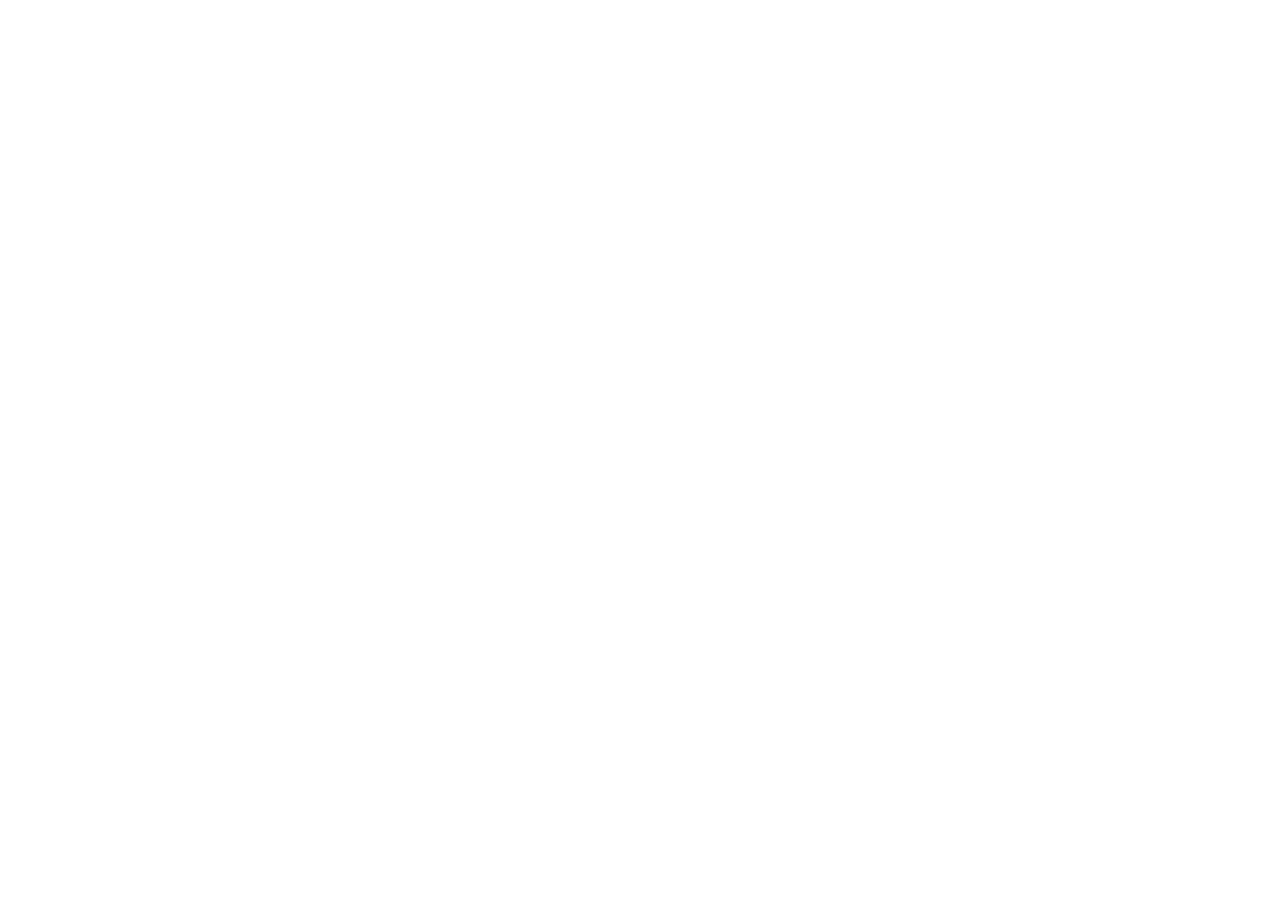
==== dynamic-js-landing/landing.html @ bb644162 "Dynamic Landing Page Structure Created" ====
<!DOCTYPE html>
<html lang="en">
<head>
    <meta charset="UTF-8">
    <meta name="viewport" content="width=device-width, initial-scale=1.0">
    <meta http-equiv="X-UA-Compatible" content="ie=edge">
    <title>Dynamic Landing Page</title>
</head>
<body>
    
</body>
</html>
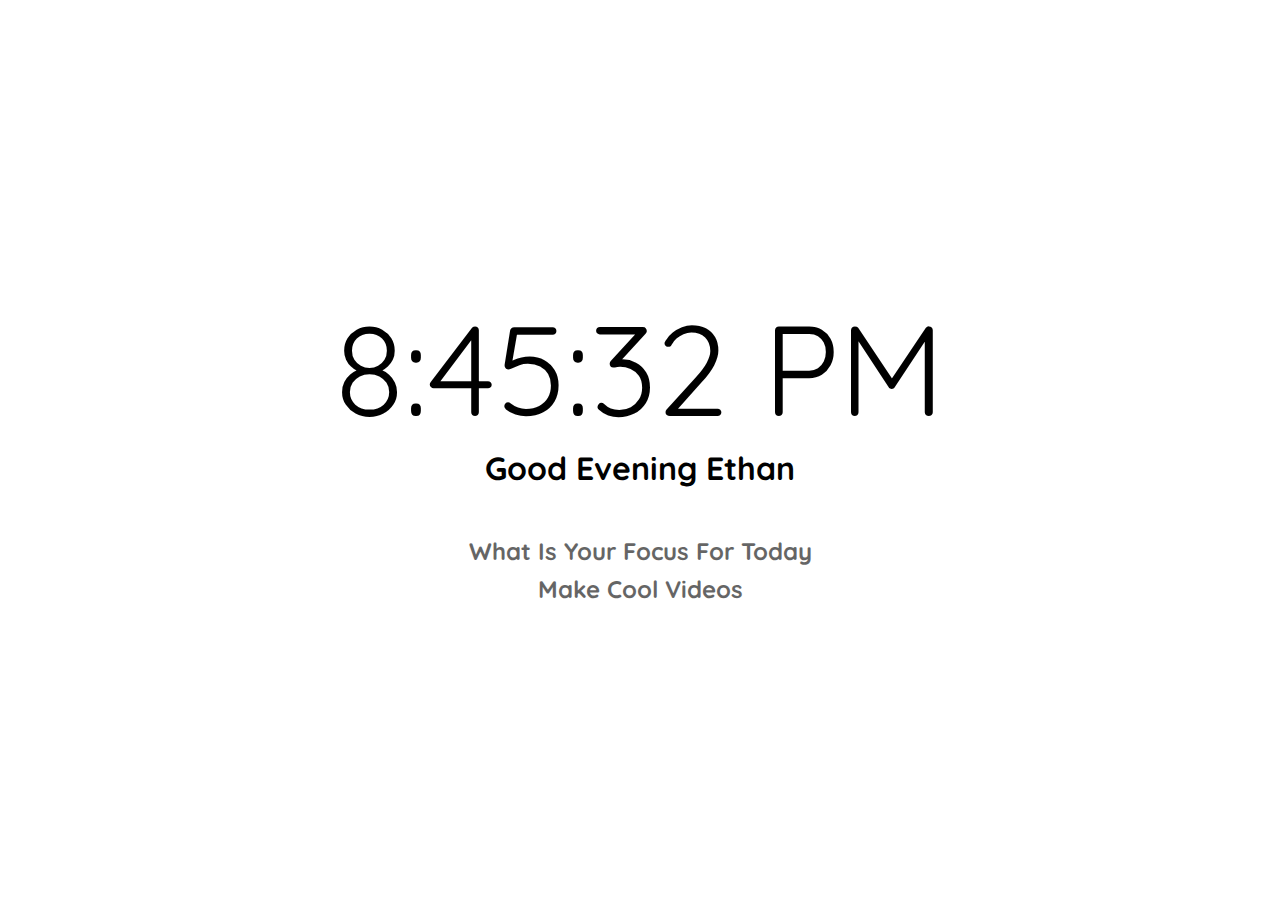
==== commit 0311d756: "HTML && CSS Structure Created" ====
--- a/dynamic-js-landing/landing.html
+++ b/dynamic-js-landing/landing.html
@@ -1,12 +1,28 @@
 <!DOCTYPE html>
 <html lang="en">
+
 <head>
     <meta charset="UTF-8">
     <meta name="viewport" content="width=device-width, initial-scale=1.0">
     <meta http-equiv="X-UA-Compatible" content="ie=edge">
+    <link href="https://fonts.googleapis.com/css?family=Quicksand&display=swap" rel="stylesheet">
+    <link rel="stylesheet" href="css/style.css">
     <title>Dynamic Landing Page</title>
 </head>
+
 <body>
-    
+    <time id="time">
+        8:45:32 PM
+    </time>
+    <h1>
+        <span id="greeting">Good Evening</span>
+        <span id="name" contenteditable="true">Ethan</span>
+    </h1>
+
+    <h2>What Is Your Focus For Today</h2>
+    <h2 id="focus" contenteditable="true">Make Cool Videos</h2>
+
+    <script src="js/main.js"></script>
 </body>
+
 </html>--- a/dynamic-js-landing/css/style.css
+++ b/dynamic-js-landing/css/style.css
@@ -0,0 +1,35 @@
+* {
+    box-sizing: border-box;
+    margin: 0;
+    padding: 0;
+}
+
+body {
+    font-family: 'Quicksand', sans-serif;
+    display: flex;
+    flex-direction: column;
+    align-items: center;
+    justify-content: center;
+    text-align: center;
+    height: 100vh;
+    color: black;
+}
+
+#time {
+    font-size: 8rem;
+}
+
+h1 {
+    margin-bottom: 3rem;
+}
+
+h2 {
+    margin-bottom: 0.5rem;
+    opacity: 0.6;
+}
+
+@media(max-width: 700px) {
+    #time {
+        font-size: 6rem;
+    }
+}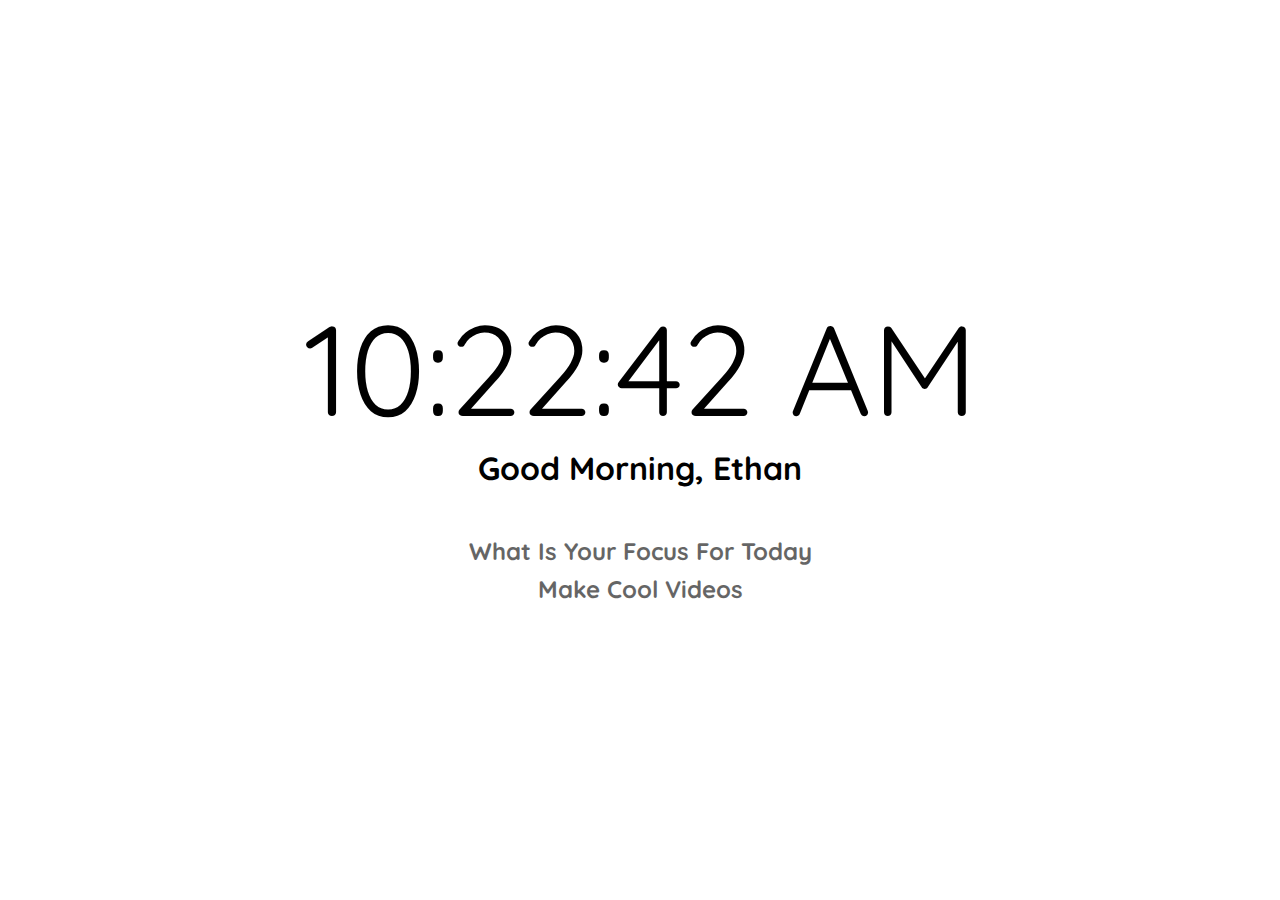
==== commit 254dd09f: "Living Background" ====
--- a/dynamic-js-landing/landing.html
+++ b/dynamic-js-landing/landing.html
@@ -11,11 +11,9 @@
 </head>
 
 <body>
-    <time id="time">
-        8:45:32 PM
-    </time>
+    <time id="time"></time>
     <h1>
-        <span id="greeting">Good Evening</span>
+        <span id="greeting"></span>
         <span id="name" contenteditable="true">Ethan</span>
     </h1>
 
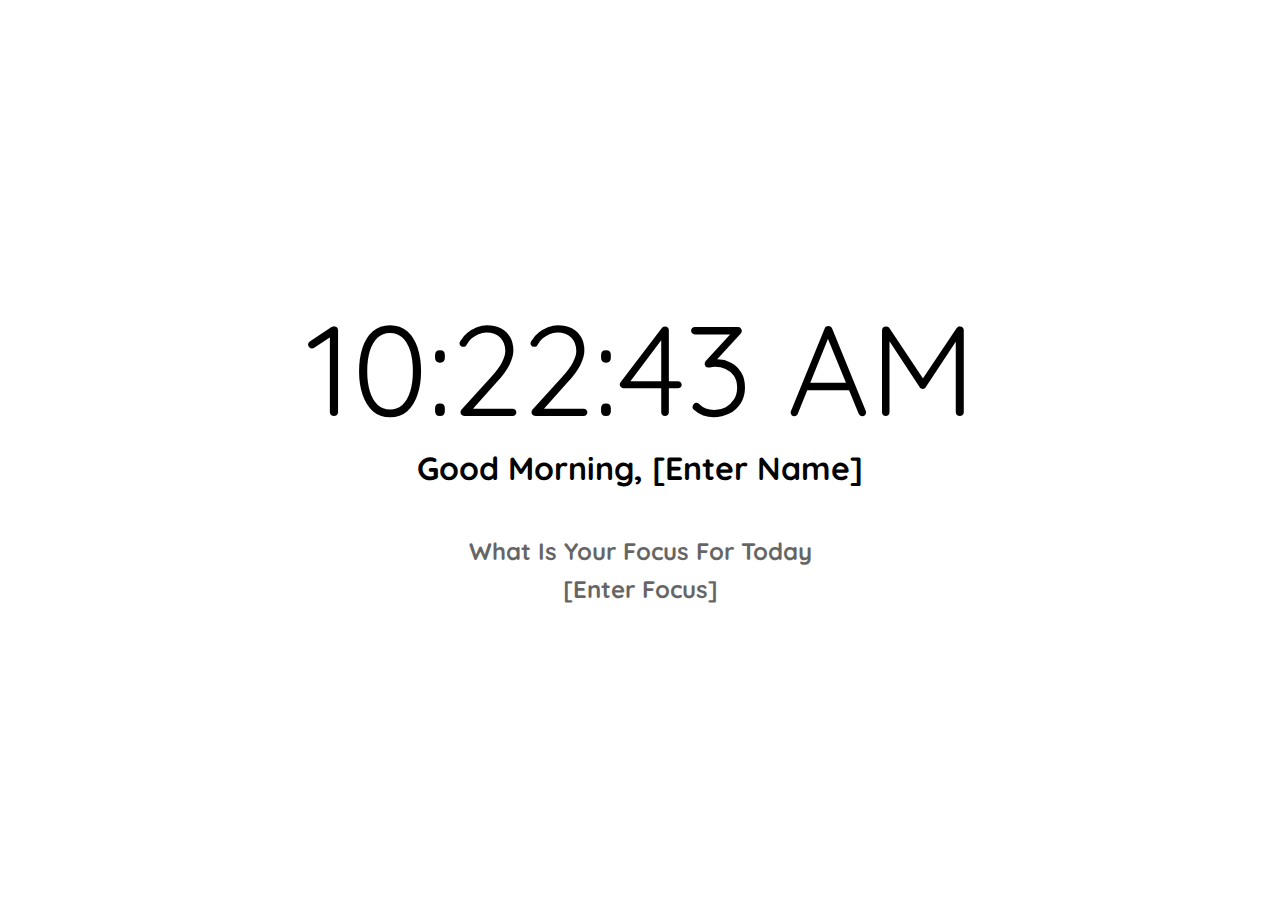
==== commit 8a484805: "Finished" ====
--- a/dynamic-js-landing/landing.html
+++ b/dynamic-js-landing/landing.html
@@ -14,11 +14,11 @@
     <time id="time"></time>
     <h1>
         <span id="greeting"></span>
-        <span id="name" contenteditable="true">Ethan</span>
+        <span id="name" contenteditable="true"></span>
     </h1>
 
     <h2>What Is Your Focus For Today</h2>
-    <h2 id="focus" contenteditable="true">Make Cool Videos</h2>
+    <h2 id="focus" contenteditable="true"></h2>
 
     <script src="js/main.js"></script>
 </body>
